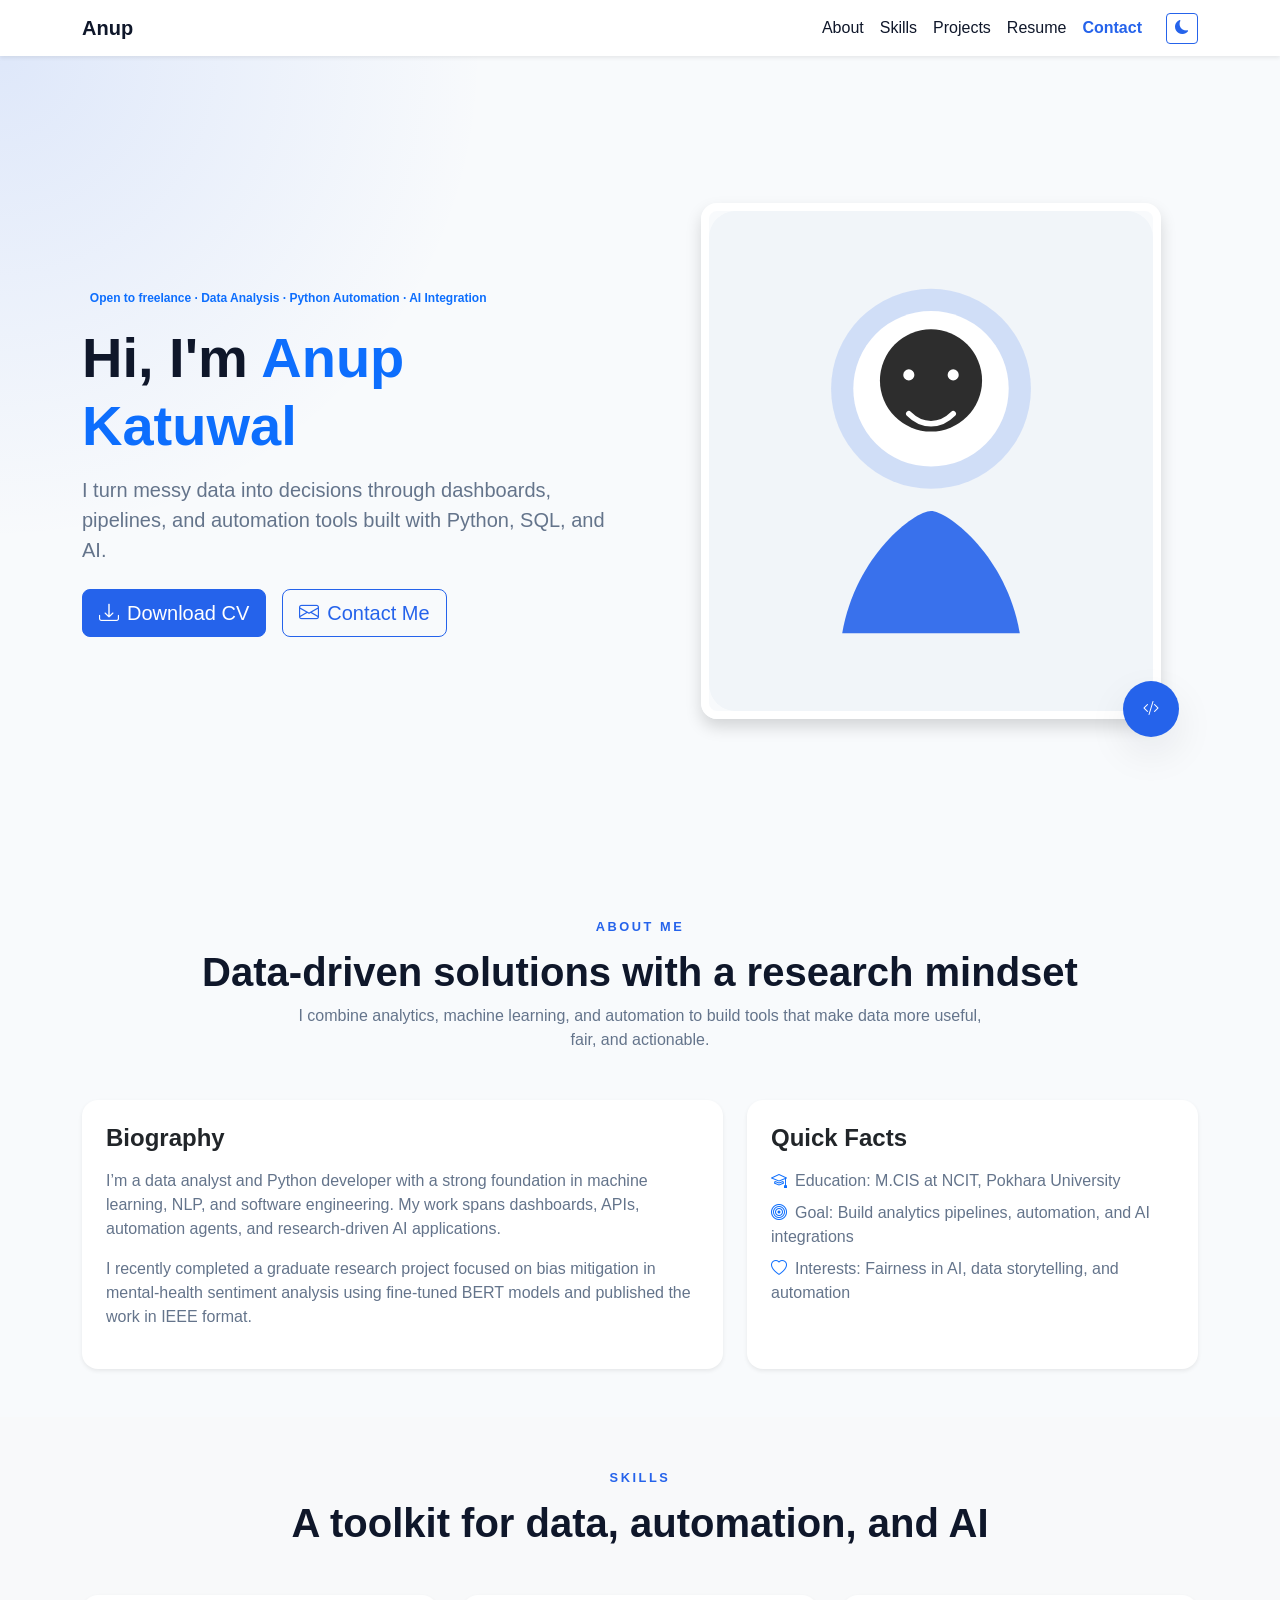
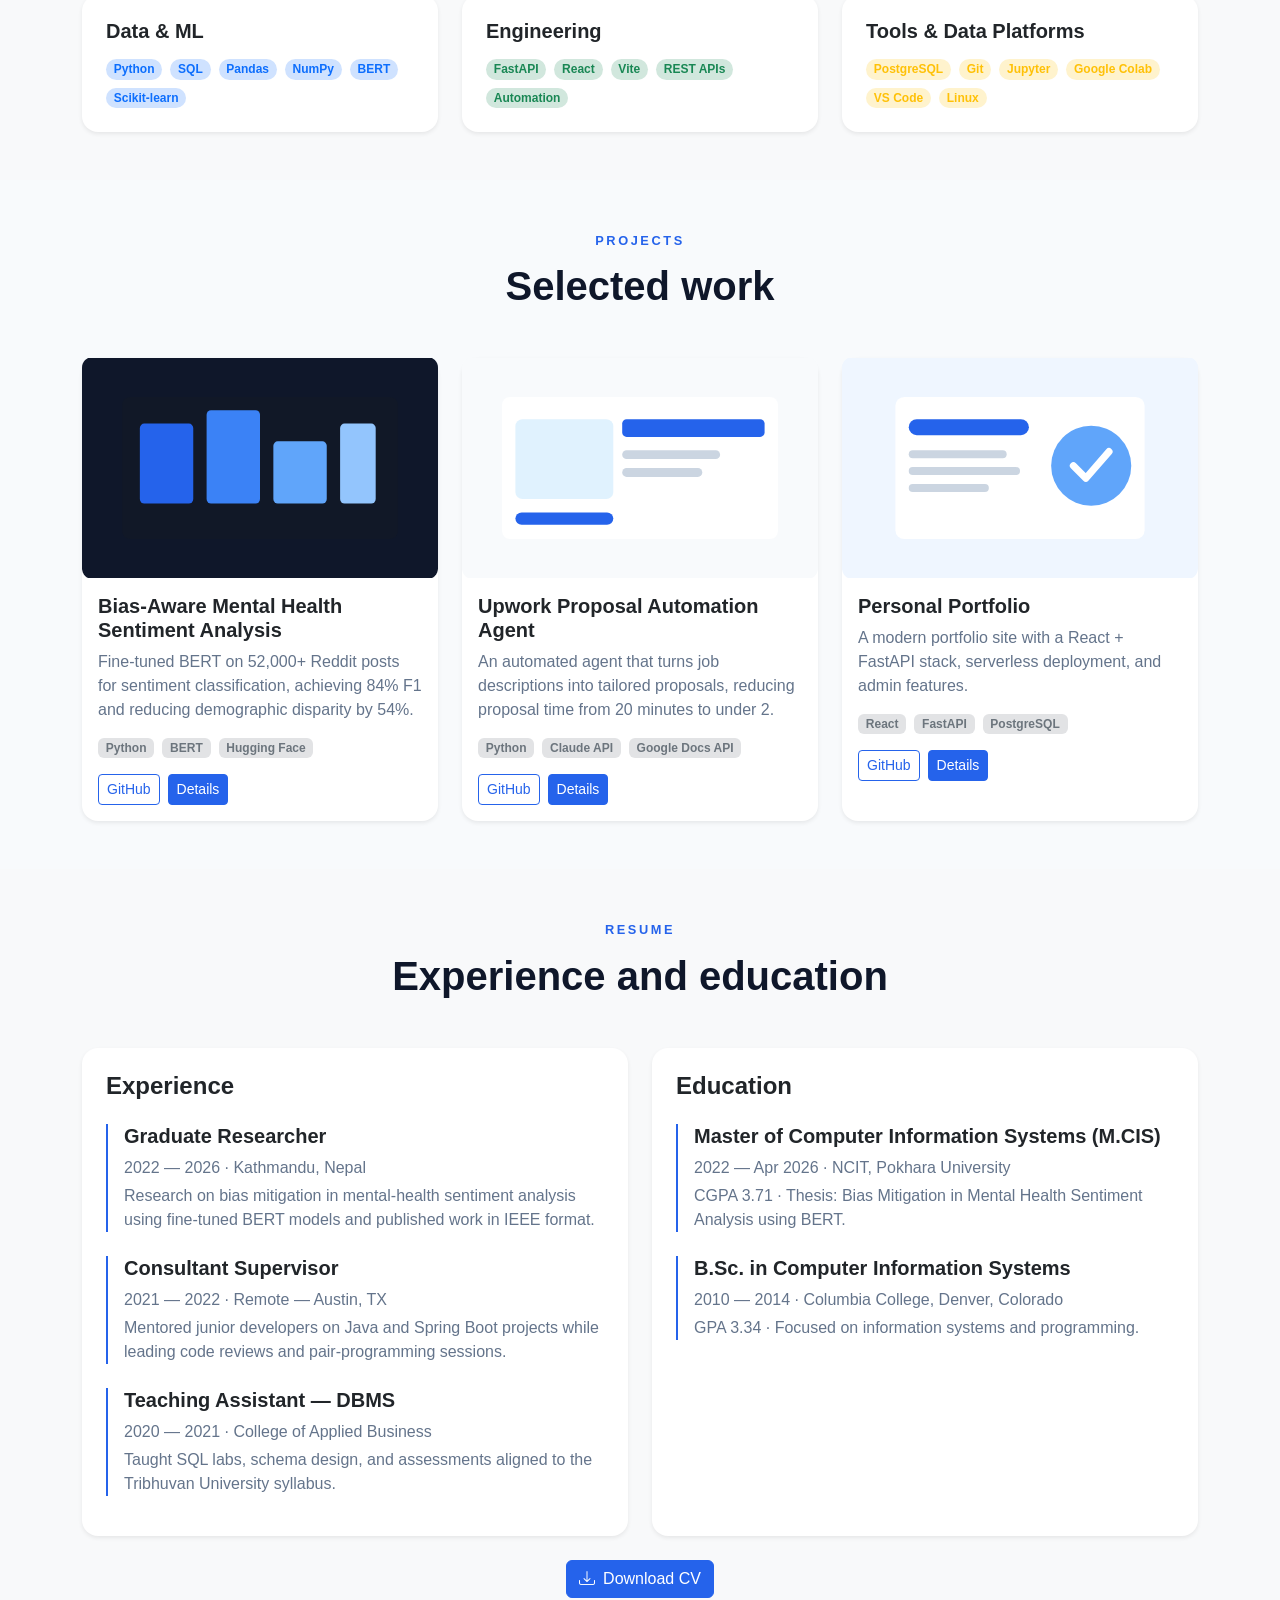
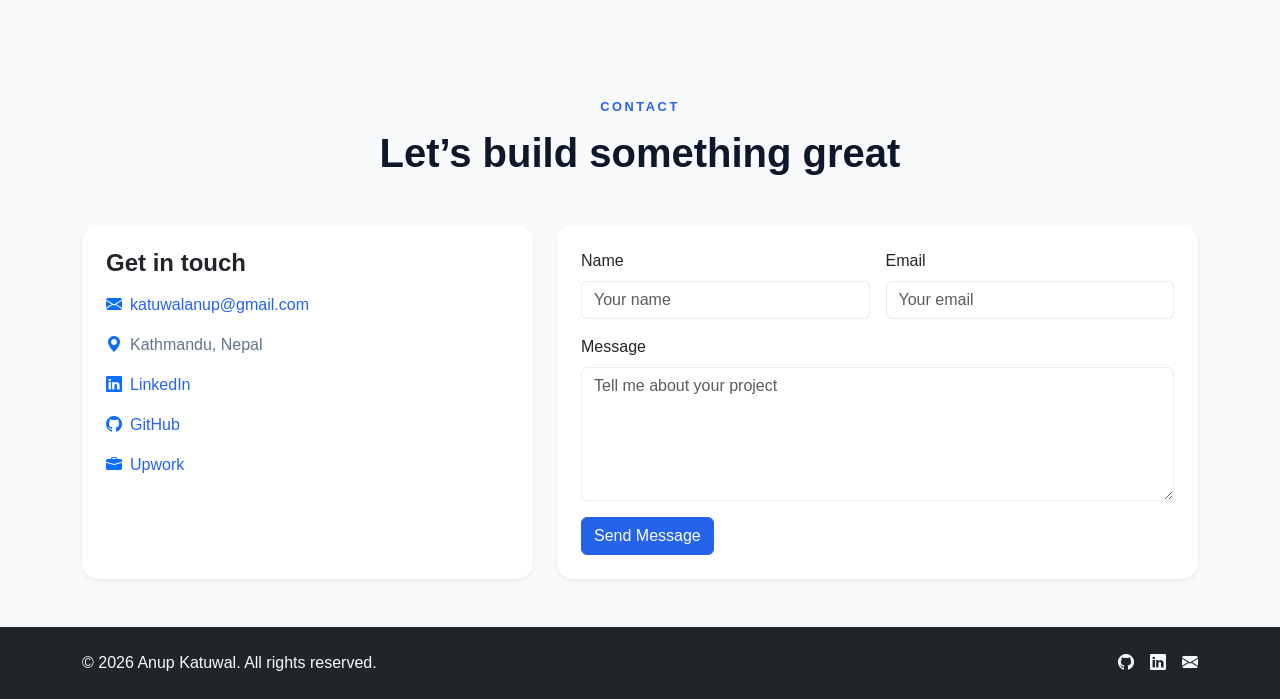
==== docs/index.html @ b763b2b9 "Add portfolio site and GitHub Pages workflow" ====
<!DOCTYPE html>
<html lang="en" class="h-100">
  <head>
    <meta charset="UTF-8" />
    <meta name="viewport" content="width=device-width, initial-scale=1.0" />
    <meta
      name="description"
      content="Portfolio of Anup Katuwal, a data analyst and Python developer focused on analytics, automation, and AI integration."
    />
    <meta name="author" content="Anup Katuwal" />
    <meta property="og:title" content="Anup Katuwal | Data Analyst & Python Developer" />
    <meta property="og:description" content="Portfolio showcasing analytics, machine learning, and automation projects." />
    <meta property="og:type" content="website" />
    <meta name="theme-color" content="#0f172a" />
    <title>Anup Katuwal | Data Analyst & Python Developer</title>
    <link
      href="https://cdn.jsdelivr.net/npm/bootstrap@5.3.3/dist/css/bootstrap.min.css"
      rel="stylesheet"
    />
    <link
      rel="stylesheet"
      href="https://cdn.jsdelivr.net/npm/bootstrap-icons@1.11.3/font/bootstrap-icons.css"
    />
    <link rel="stylesheet" href="css/style.css" />
  </head>
  <body class="d-flex flex-column min-vh-100">
    <header>
      <nav class="navbar navbar-expand-lg navbar-light bg-white shadow-sm sticky-top" id="mainNavbar">
        <div class="container">
          <a class="navbar-brand fw-bold text-primary" href="#home">Anup</a>
          <button
            class="navbar-toggler"
            type="button"
            data-bs-toggle="collapse"
            data-bs-target="#navbarNav"
            aria-controls="navbarNav"
            aria-expanded="false"
            aria-label="Toggle navigation"
          >
            <span class="navbar-toggler-icon"></span>
          </button>
          <div class="collapse navbar-collapse" id="navbarNav">
            <ul class="navbar-nav ms-auto align-items-lg-center">
              <li class="nav-item"><a class="nav-link" href="#about">About</a></li>
              <li class="nav-item"><a class="nav-link" href="#skills">Skills</a></li>
              <li class="nav-item"><a class="nav-link" href="#projects">Projects</a></li>
              <li class="nav-item"><a class="nav-link" href="#resume">Resume</a></li>
              <li class="nav-item"><a class="nav-link" href="#contact">Contact</a></li>
              <li class="nav-item ms-lg-3">
                <button class="btn btn-outline-primary btn-sm theme-toggle" type="button" aria-label="Toggle dark mode">
                  <i class="bi bi-moon-fill"></i>
                </button>
              </li>
            </ul>
          </div>
        </div>
      </nav>
    </header>

    <main id="home">
      <!-- Hero section -->
      <section class="hero py-5 py-lg-6">
        <div class="container">
          <div class="row align-items-center g-5">
            <div class="col-lg-6 order-2 order-lg-1">
              <span class="badge text-bg-primary-subtle text-primary mb-3">Open to freelance · Data Analysis · Python Automation · AI Integration</span>
              <h1 class="display-4 fw-bold mb-3">Hi, I'm <span class="text-primary">Anup Katuwal</span></h1>
              <p class="lead text-muted mb-4">
                I turn messy data into decisions through dashboards, pipelines, and automation tools built with Python, SQL, and AI.
              </p>
              <div class="d-flex flex-wrap gap-3">
                <a href="https://anup-katuwal.com.np/resume.pdf" class="btn btn-primary btn-lg" target="_blank" rel="noreferrer">
                  <i class="bi bi-download me-2"></i>Download CV
                </a>
                <a href="#contact" class="btn btn-outline-primary btn-lg">
                  <i class="bi bi-envelope me-2"></i>Contact Me
                </a>
              </div>
            </div>
            <div class="col-lg-6 order-1 order-lg-2">
              <div class="hero-card position-relative mx-auto">
                <img src="images/profile.svg" alt="Profile portrait" class="img-fluid rounded-4 shadow" />
                <div class="hero-badge">
                  <i class="bi bi-code-slash"></i>
                </div>
              </div>
            </div>
          </div>
        </div>
      </section>

      <!-- About section -->
      <section id="about" class="py-5 section-block">
        <div class="container">
          <div class="section-heading text-center mb-5">
            <span class="section-label">About Me</span>
            <h2 class="display-6 fw-bold">Data-driven solutions with a research mindset</h2>
            <p class="text-muted mx-auto" style="max-width: 700px;">
              I combine analytics, machine learning, and automation to build tools that make data more useful, fair, and actionable.
            </p>
          </div>
          <div class="row g-4">
            <div class="col-lg-7">
              <div class="card border-0 shadow-sm h-100 p-4">
                <h3 class="h4 fw-semibold mb-3">Biography</h3>
                <p class="text-muted">
                  I’m a data analyst and Python developer with a strong foundation in machine learning, NLP, and software engineering. My work spans dashboards, APIs, automation agents, and research-driven AI applications.
                </p>
                <p class="text-muted">
                  I recently completed a graduate research project focused on bias mitigation in mental-health sentiment analysis using fine-tuned BERT models and published the work in IEEE format.
                </p>
              </div>
            </div>
            <div class="col-lg-5">
              <div class="card border-0 shadow-sm h-100 p-4">
                <h3 class="h4 fw-semibold mb-3">Quick Facts</h3>
                <ul class="list-unstyled text-muted mb-0">
                  <li class="mb-2"><i class="bi bi-mortarboard me-2 text-primary"></i>Education: M.CIS at NCIT, Pokhara University</li>
                  <li class="mb-2"><i class="bi bi-bullseye me-2 text-primary"></i>Goal: Build analytics pipelines, automation, and AI integrations</li>
                  <li class="mb-2"><i class="bi bi-heart me-2 text-primary"></i>Interests: Fairness in AI, data storytelling, and automation</li>
                </ul>
              </div>
            </div>
          </div>
        </div>
      </section>

      <!-- Skills section -->
      <section id="skills" class="py-5 section-block bg-light">
        <div class="container">
          <div class="section-heading text-center mb-5">
            <span class="section-label">Skills</span>
            <h2 class="display-6 fw-bold">A toolkit for data, automation, and AI</h2>
          </div>
          <div class="row g-4">
            <div class="col-md-6 col-lg-4">
              <div class="card border-0 shadow-sm h-100 p-4 skill-card">
                <h3 class="h5 fw-semibold mb-3">Data & ML</h3>
                <div class="d-flex flex-wrap gap-2">
                  <span class="badge rounded-pill bg-primary-subtle text-primary">Python</span>
                  <span class="badge rounded-pill bg-primary-subtle text-primary">SQL</span>
                  <span class="badge rounded-pill bg-primary-subtle text-primary">Pandas</span>
                  <span class="badge rounded-pill bg-primary-subtle text-primary">NumPy</span>
                  <span class="badge rounded-pill bg-primary-subtle text-primary">BERT</span>
                  <span class="badge rounded-pill bg-primary-subtle text-primary">Scikit-learn</span>
                </div>
              </div>
            </div>
            <div class="col-md-6 col-lg-4">
              <div class="card border-0 shadow-sm h-100 p-4 skill-card">
                <h3 class="h5 fw-semibold mb-3">Engineering</h3>
                <div class="d-flex flex-wrap gap-2">
                  <span class="badge rounded-pill bg-success-subtle text-success">FastAPI</span>
                  <span class="badge rounded-pill bg-success-subtle text-success">React</span>
                  <span class="badge rounded-pill bg-success-subtle text-success">Vite</span>
                  <span class="badge rounded-pill bg-success-subtle text-success">REST APIs</span>
                  <span class="badge rounded-pill bg-success-subtle text-success">Automation</span>
                </div>
              </div>
            </div>
            <div class="col-md-6 col-lg-4">
              <div class="card border-0 shadow-sm h-100 p-4 skill-card">
                <h3 class="h5 fw-semibold mb-3">Tools & Data Platforms</h3>
                <div class="d-flex flex-wrap gap-2">
                  <span class="badge rounded-pill bg-warning-subtle text-warning">PostgreSQL</span>
                  <span class="badge rounded-pill bg-warning-subtle text-warning">Git</span>
                  <span class="badge rounded-pill bg-warning-subtle text-warning">Jupyter</span>
                  <span class="badge rounded-pill bg-warning-subtle text-warning">Google Colab</span>
                  <span class="badge rounded-pill bg-warning-subtle text-warning">VS Code</span>
                  <span class="badge rounded-pill bg-warning-subtle text-warning">Linux</span>
                </div>
              </div>
            </div>
          </div>
        </div>
      </section>

      <!-- Projects section -->
      <section id="projects" class="py-5 section-block">
        <div class="container">
          <div class="section-heading text-center mb-5">
            <span class="section-label">Projects</span>
            <h2 class="display-6 fw-bold">Selected work</h2>
          </div>
          <div class="row g-4">
            <div class="col-md-6 col-lg-4">
              <div class="card border-0 shadow-sm h-100 project-card">
                <img src="images/project-analytics.svg" class="card-img-top" alt="Bias-aware sentiment analysis project preview" />
                <div class="card-body">
                  <h3 class="h5 fw-semibold">Bias-Aware Mental Health Sentiment Analysis</h3>
                  <p class="text-muted">Fine-tuned BERT on 52,000+ Reddit posts for sentiment classification, achieving 84% F1 and reducing demographic disparity by 54%.</p>
                  <div class="d-flex flex-wrap gap-2 mb-3">
                    <span class="badge bg-secondary-subtle text-secondary">Python</span>
                    <span class="badge bg-secondary-subtle text-secondary">BERT</span>
                    <span class="badge bg-secondary-subtle text-secondary">Hugging Face</span>
                  </div>
                  <div class="d-flex gap-2">
                    <a href="https://github.com/anupkatuwal/bias-aware-sentiment-analysis-mental-health" target="_blank" rel="noreferrer" class="btn btn-sm btn-outline-primary">GitHub</a>
                    <a href="https://anup-katuwal.com.np/projects/thesis" target="_blank" rel="noreferrer" class="btn btn-sm btn-primary">Details</a>
                  </div>
                </div>
              </div>
            </div>
            <div class="col-md-6 col-lg-4">
              <div class="card border-0 shadow-sm h-100 project-card">
                <img src="images/project-ecommerce.svg" class="card-img-top" alt="Upwork proposal automation project preview" />
                <div class="card-body">
                  <h3 class="h5 fw-semibold">Upwork Proposal Automation Agent</h3>
                  <p class="text-muted">An automated agent that turns job descriptions into tailored proposals, reducing proposal time from 20 minutes to under 2.</p>
                  <div class="d-flex flex-wrap gap-2 mb-3">
                    <span class="badge bg-secondary-subtle text-secondary">Python</span>
                    <span class="badge bg-secondary-subtle text-secondary">Claude API</span>
                    <span class="badge bg-secondary-subtle text-secondary">Google Docs API</span>
                  </div>
                  <div class="d-flex gap-2">
                    <a href="https://github.com/anupkatuwal/upwork-proposal-agent" target="_blank" rel="noreferrer" class="btn btn-sm btn-outline-primary">GitHub</a>
                    <a href="https://anup-katuwal.com.np/projects/upwork-agent" target="_blank" rel="noreferrer" class="btn btn-sm btn-primary">Details</a>
                  </div>
                </div>
              </div>
            </div>
            <div class="col-md-6 col-lg-4">
              <div class="card border-0 shadow-sm h-100 project-card">
                <img src="images/project-taskmanager.svg" class="card-img-top" alt="Portfolio project preview" />
                <div class="card-body">
                  <h3 class="h5 fw-semibold">Personal Portfolio</h3>
                  <p class="text-muted">A modern portfolio site with a React + FastAPI stack, serverless deployment, and admin features.</p>
                  <div class="d-flex flex-wrap gap-2 mb-3">
                    <span class="badge bg-secondary-subtle text-secondary">React</span>
                    <span class="badge bg-secondary-subtle text-secondary">FastAPI</span>
                    <span class="badge bg-secondary-subtle text-secondary">PostgreSQL</span>
                  </div>
                  <div class="d-flex gap-2">
                    <a href="https://github.com/anupkatuwal/anup-portfolio" target="_blank" rel="noreferrer" class="btn btn-sm btn-outline-primary">GitHub</a>
                    <a href="https://anup-katuwal.com.np/projects/portfolio" target="_blank" rel="noreferrer" class="btn btn-sm btn-primary">Details</a>
                  </div>
                </div>
              </div>
            </div>
          </div>
        </div>
      </section>

      <!-- Resume section -->
      <section id="resume" class="py-5 section-block bg-light">
        <div class="container">
          <div class="section-heading text-center mb-5">
            <span class="section-label">Resume</span>
            <h2 class="display-6 fw-bold">Experience and education</h2>
          </div>
          <div class="row g-4">
            <div class="col-lg-6">
              <div class="card border-0 shadow-sm h-100 p-4">
                <h3 class="h4 fw-semibold mb-4">Experience</h3>
                <div class="timeline">
                  <div class="timeline-item mb-4">
                    <h5 class="fw-semibold">Graduate Researcher</h5>
                    <p class="text-muted mb-1">2022 — 2026 · Kathmandu, Nepal</p>
                    <p class="text-muted">Research on bias mitigation in mental-health sentiment analysis using fine-tuned BERT models and published work in IEEE format.</p>
                  </div>
                  <div class="timeline-item mb-4">
                    <h5 class="fw-semibold">Consultant Supervisor</h5>
                    <p class="text-muted mb-1">2021 — 2022 · Remote — Austin, TX</p>
                    <p class="text-muted">Mentored junior developers on Java and Spring Boot projects while leading code reviews and pair-programming sessions.</p>
                  </div>
                  <div class="timeline-item">
                    <h5 class="fw-semibold">Teaching Assistant — DBMS</h5>
                    <p class="text-muted mb-1">2020 — 2021 · College of Applied Business</p>
                    <p class="text-muted">Taught SQL labs, schema design, and assessments aligned to the Tribhuvan University syllabus.</p>
                  </div>
                </div>
              </div>
            </div>
            <div class="col-lg-6">
              <div class="card border-0 shadow-sm h-100 p-4">
                <h3 class="h4 fw-semibold mb-4">Education</h3>
                <div class="timeline">
                  <div class="timeline-item mb-4">
                    <h5 class="fw-semibold">Master of Computer Information Systems (M.CIS)</h5>
                    <p class="text-muted mb-1">2022 — Apr 2026 · NCIT, Pokhara University</p>
                    <p class="text-muted">CGPA 3.71 · Thesis: Bias Mitigation in Mental Health Sentiment Analysis using BERT.</p>
                  </div>
                  <div class="timeline-item">
                    <h5 class="fw-semibold">B.Sc. in Computer Information Systems</h5>
                    <p class="text-muted mb-1">2010 — 2014 · Columbia College, Denver, Colorado</p>
                    <p class="text-muted">GPA 3.34 · Focused on information systems and programming.</p>
                  </div>
                </div>
              </div>
            </div>
          </div>
          <div class="text-center mt-4">
            <a href="https://anup-katuwal.com.np/resume.pdf" class="btn btn-primary" target="_blank" rel="noreferrer">
              <i class="bi bi-download me-2"></i>Download CV
            </a>
          </div>
        </div>
      </section>

      <!-- Contact section -->
      <section id="contact" class="py-5 section-block">
        <div class="container">
          <div class="section-heading text-center mb-5">
            <span class="section-label">Contact</span>
            <h2 class="display-6 fw-bold">Let’s build something great</h2>
          </div>
          <div class="row g-4">
            <div class="col-lg-5">
              <div class="card border-0 shadow-sm h-100 p-4">
                <h3 class="h4 fw-semibold mb-3">Get in touch</h3>
                <ul class="list-unstyled text-muted">
                  <li class="mb-3"><i class="bi bi-envelope-fill me-2 text-primary"></i><a href="mailto:katuwalanup@gmail.com" class="text-decoration-none">katuwalanup@gmail.com</a></li>
                  <li class="mb-3"><i class="bi bi-geo-alt-fill me-2 text-primary"></i>Kathmandu, Nepal</li>
                  <li class="mb-3"><i class="bi bi-linkedin me-2 text-primary"></i><a href="https://www.linkedin.com/in/anupkatuwal1989" target="_blank" rel="noreferrer" class="text-decoration-none">LinkedIn</a></li>
                  <li class="mb-3"><i class="bi bi-github me-2 text-primary"></i><a href="https://github.com/anupkatuwal" target="_blank" rel="noreferrer" class="text-decoration-none">GitHub</a></li>
                  <li><i class="bi bi-briefcase-fill me-2 text-primary"></i><a href="https://www.upwork.com/freelancers/~01fe60c948627059d5" target="_blank" rel="noreferrer" class="text-decoration-none">Upwork</a></li>
                </ul>
              </div>
            </div>
            <div class="col-lg-7">
              <div class="card border-0 shadow-sm h-100 p-4">
                <form>
                  <div class="row g-3">
                    <div class="col-md-6">
                      <label for="name" class="form-label">Name</label>
                      <input type="text" class="form-control" id="name" placeholder="Your name" />
                    </div>
                    <div class="col-md-6">
                      <label for="email" class="form-label">Email</label>
                      <input type="email" class="form-control" id="email" placeholder="Your email" />
                    </div>
                    <div class="col-12">
                      <label for="message" class="form-label">Message</label>
                      <textarea class="form-control" id="message" rows="5" placeholder="Tell me about your project"></textarea>
                    </div>
                    <div class="col-12">
                      <button type="submit" class="btn btn-primary">Send Message</button>
                    </div>
                  </div>
                </form>
              </div>
            </div>
          </div>
        </div>
      </section>
    </main>

    <footer class="mt-auto py-4 bg-dark text-light">
      <div class="container d-flex flex-column flex-md-row justify-content-between align-items-center gap-3">
        <p class="mb-0">© 2026 Anup Katuwal. All rights reserved.</p>
        <div class="d-flex gap-3">
          <a href="https://github.com/anupkatuwal" target="_blank" rel="noreferrer" class="text-light text-decoration-none"><i class="bi bi-github"></i></a>
          <a href="https://www.linkedin.com/in/anupkatuwal1989" target="_blank" rel="noreferrer" class="text-light text-decoration-none"><i class="bi bi-linkedin"></i></a>
          <a href="mailto:katuwalanup@gmail.com" class="text-light text-decoration-none"><i class="bi bi-envelope-fill"></i></a>
        </div>
      </div>
    </footer>

    <button class="btn btn-primary rounded-circle back-to-top" id="backToTop" aria-label="Back to top">
      <i class="bi bi-arrow-up"></i>
    </button>

    <script src="https://cdn.jsdelivr.net/npm/bootstrap@5.3.3/dist/js/bootstrap.bundle.min.js"></script>
    <script src="js/script.js"></script>
  </body>
</html>
---- docs/css/style.css ----
:root {
  --bg: #f8fafc;
  --surface: #ffffff;
  --surface-alt: #f1f5f9;
  --text: #0f172a;
  --muted: #64748b;
  --primary: #2563eb;
  --primary-dark: #1d4ed8;
  --border: rgba(15, 23, 42, 0.08);
  --shadow: 0 16px 40px rgba(15, 23, 42, 0.08);
  --transition: 0.3s ease;
}

body.dark {
  --bg: #020617;
  --surface: #0f172a;
  --surface-alt: #111827;
  --text: #e2e8f0;
  --muted: #94a3b8;
  --primary: #60a5fa;
  --primary-dark: #3b82f6;
  --border: rgba(255, 255, 255, 0.08);
  --shadow: 0 16px 40px rgba(2, 6, 23, 0.45);
}

html {
  scroll-behavior: smooth;
}

body {
  background: var(--bg);
  color: var(--text);
  font-family: Inter, "Segoe UI", Roboto, Arial, sans-serif;
  transition: background-color var(--transition), color var(--transition);
}

a {
  color: var(--primary);
}

.text-muted {
  color: var(--muted) !important;
}

img {
  max-width: 100%;
  display: block;
}

section {
  scroll-margin-top: 80px;
}

.navbar {
  transition: background-color var(--transition), box-shadow var(--transition);
}

.navbar-light {
  background-color: var(--surface) !important;
}

.navbar-brand,
.nav-link,
.navbar-toggler {
  color: var(--text) !important;
}

.nav-link.active {
  color: var(--primary) !important;
  font-weight: 600;
}

.hero {
  min-height: 90vh;
  display: flex;
  align-items: center;
  background: radial-gradient(circle at top left, rgba(37, 99, 235, 0.12), transparent 32%), var(--bg);
}

.py-lg-6 {
  padding-top: 5rem;
  padding-bottom: 5rem;
}

.hero-card {
  max-width: 460px;
  position: relative;
}

.hero-card img {
  border: 8px solid var(--surface);
  box-shadow: var(--shadow);
}

.hero-badge {
  position: absolute;
  bottom: -18px;
  right: -18px;
  width: 56px;
  height: 56px;
  display: grid;
  place-items: center;
  background: var(--primary);
  color: white;
  border-radius: 50%;
  box-shadow: var(--shadow);
  animation: float 3s ease-in-out infinite;
}

.section-heading {
  margin-bottom: 2rem;
}

.section-label {
  display: inline-block;
  margin-bottom: 0.75rem;
  color: var(--primary);
  font-weight: 600;
  text-transform: uppercase;
  letter-spacing: 0.2em;
  font-size: 0.8rem;
}

.card,
.skill-card,
.project-card {
  background: var(--surface);
  border: 1px solid var(--border);
  border-radius: 1rem;
  transition: transform var(--transition), box-shadow var(--transition), border-color var(--transition);
}

.card:hover,
.skill-card:hover,
.project-card:hover {
  transform: translateY(-6px);
  box-shadow: var(--shadow);
}

.project-card img {
  height: 220px;
  object-fit: cover;
}

.timeline-item {
  position: relative;
  padding-left: 1rem;
  border-left: 2px solid var(--primary);
}

.back-to-top {
  position: fixed;
  right: 1.25rem;
  bottom: 1.25rem;
  width: 48px;
  height: 48px;
  opacity: 0;
  visibility: hidden;
  transform: translateY(12px);
  transition: opacity var(--transition), transform var(--transition), visibility var(--transition);
  z-index: 1030;
}

.back-to-top.show {
  opacity: 1;
  visibility: visible;
  transform: translateY(0);
}

.btn-primary {
  background: var(--primary);
  border-color: var(--primary);
}

.btn-primary:hover {
  background: var(--primary-dark);
  border-color: var(--primary-dark);
}

.btn-outline-primary {
  color: var(--primary);
  border-color: var(--primary);
}

.btn-outline-primary:hover {
  background: var(--primary);
  border-color: var(--primary);
  color: #fff;
}

.form-control {
  background-color: var(--surface);
  color: var(--text);
  border-color: var(--border);
}

.form-control:focus {
  border-color: var(--primary);
  box-shadow: 0 0 0 0.2rem rgba(37, 99, 235, 0.15);
}

@keyframes float {
  0%,
  100% {
    transform: translateY(0px);
  }
  50% {
    transform: translateY(-8px);
  }
}

@media (max-width: 991px) {
  .hero {
    min-height: auto;
    padding-top: 3rem;
  }
}
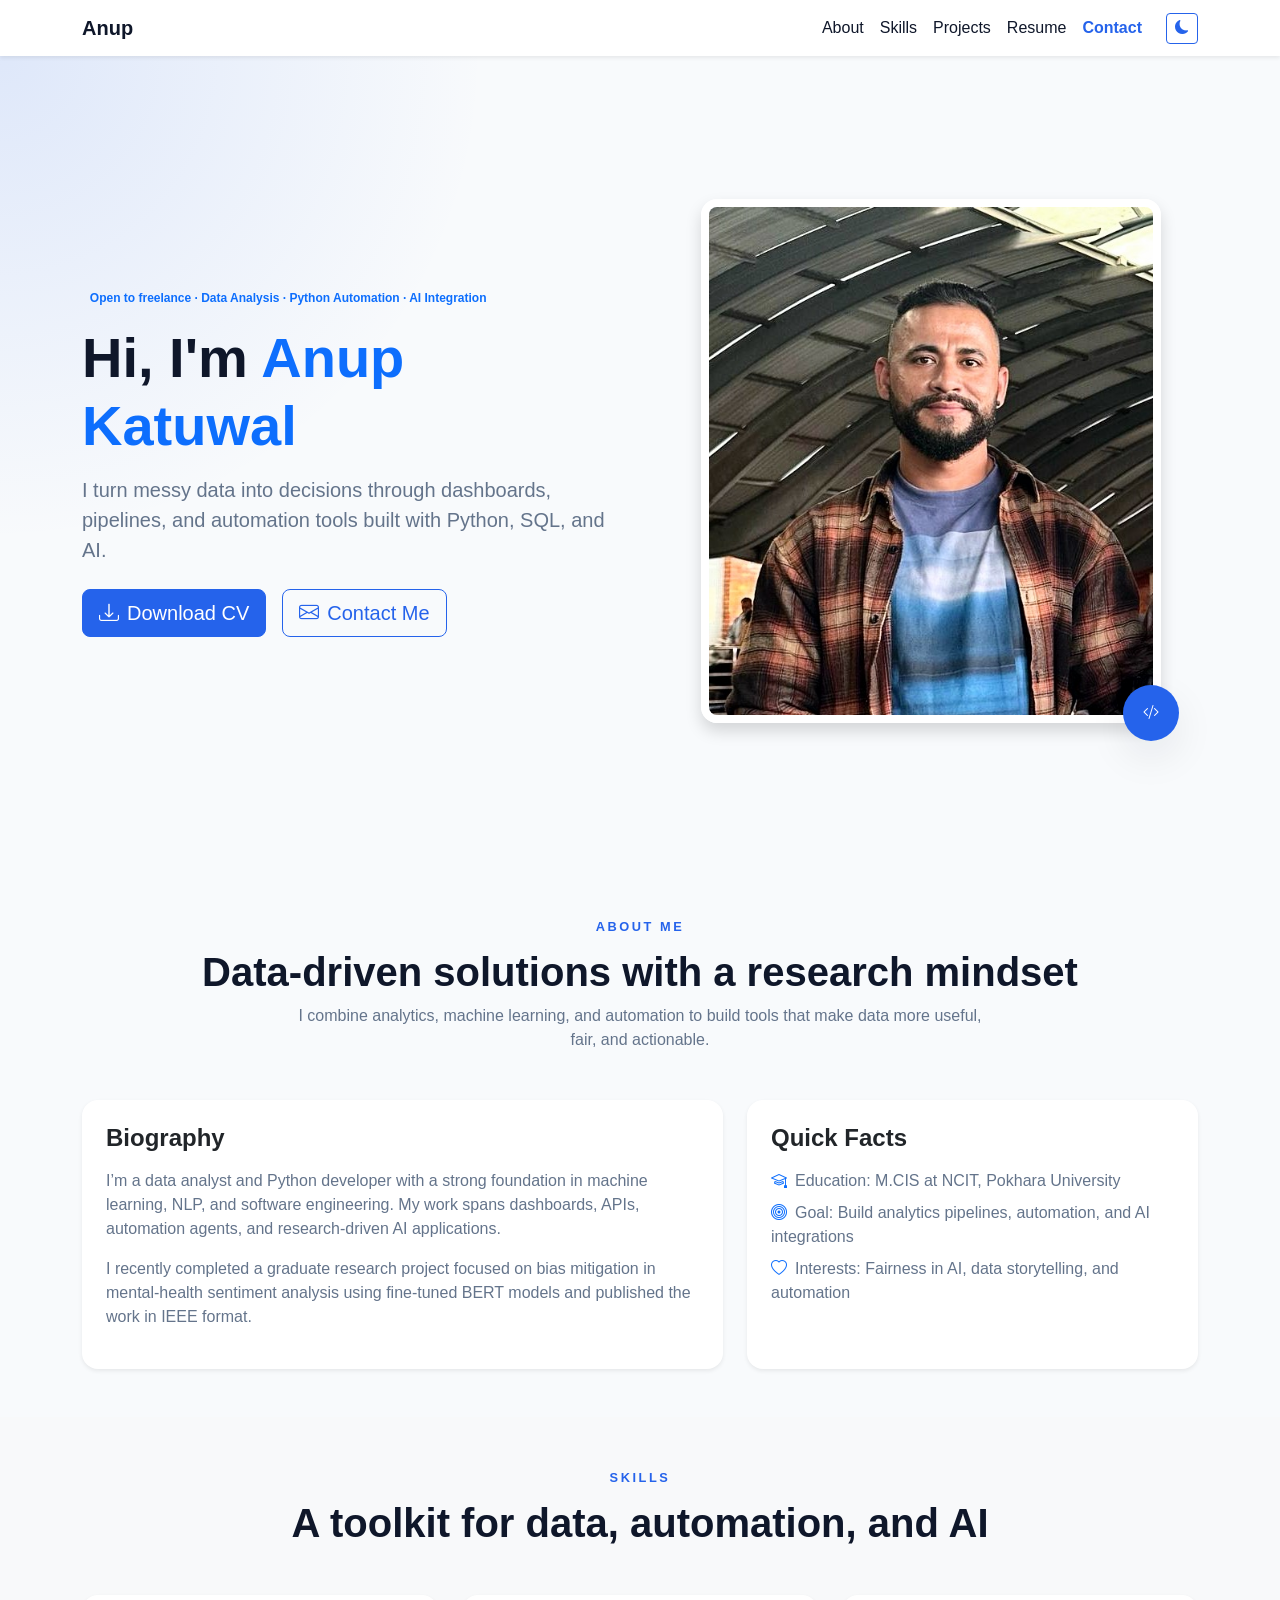
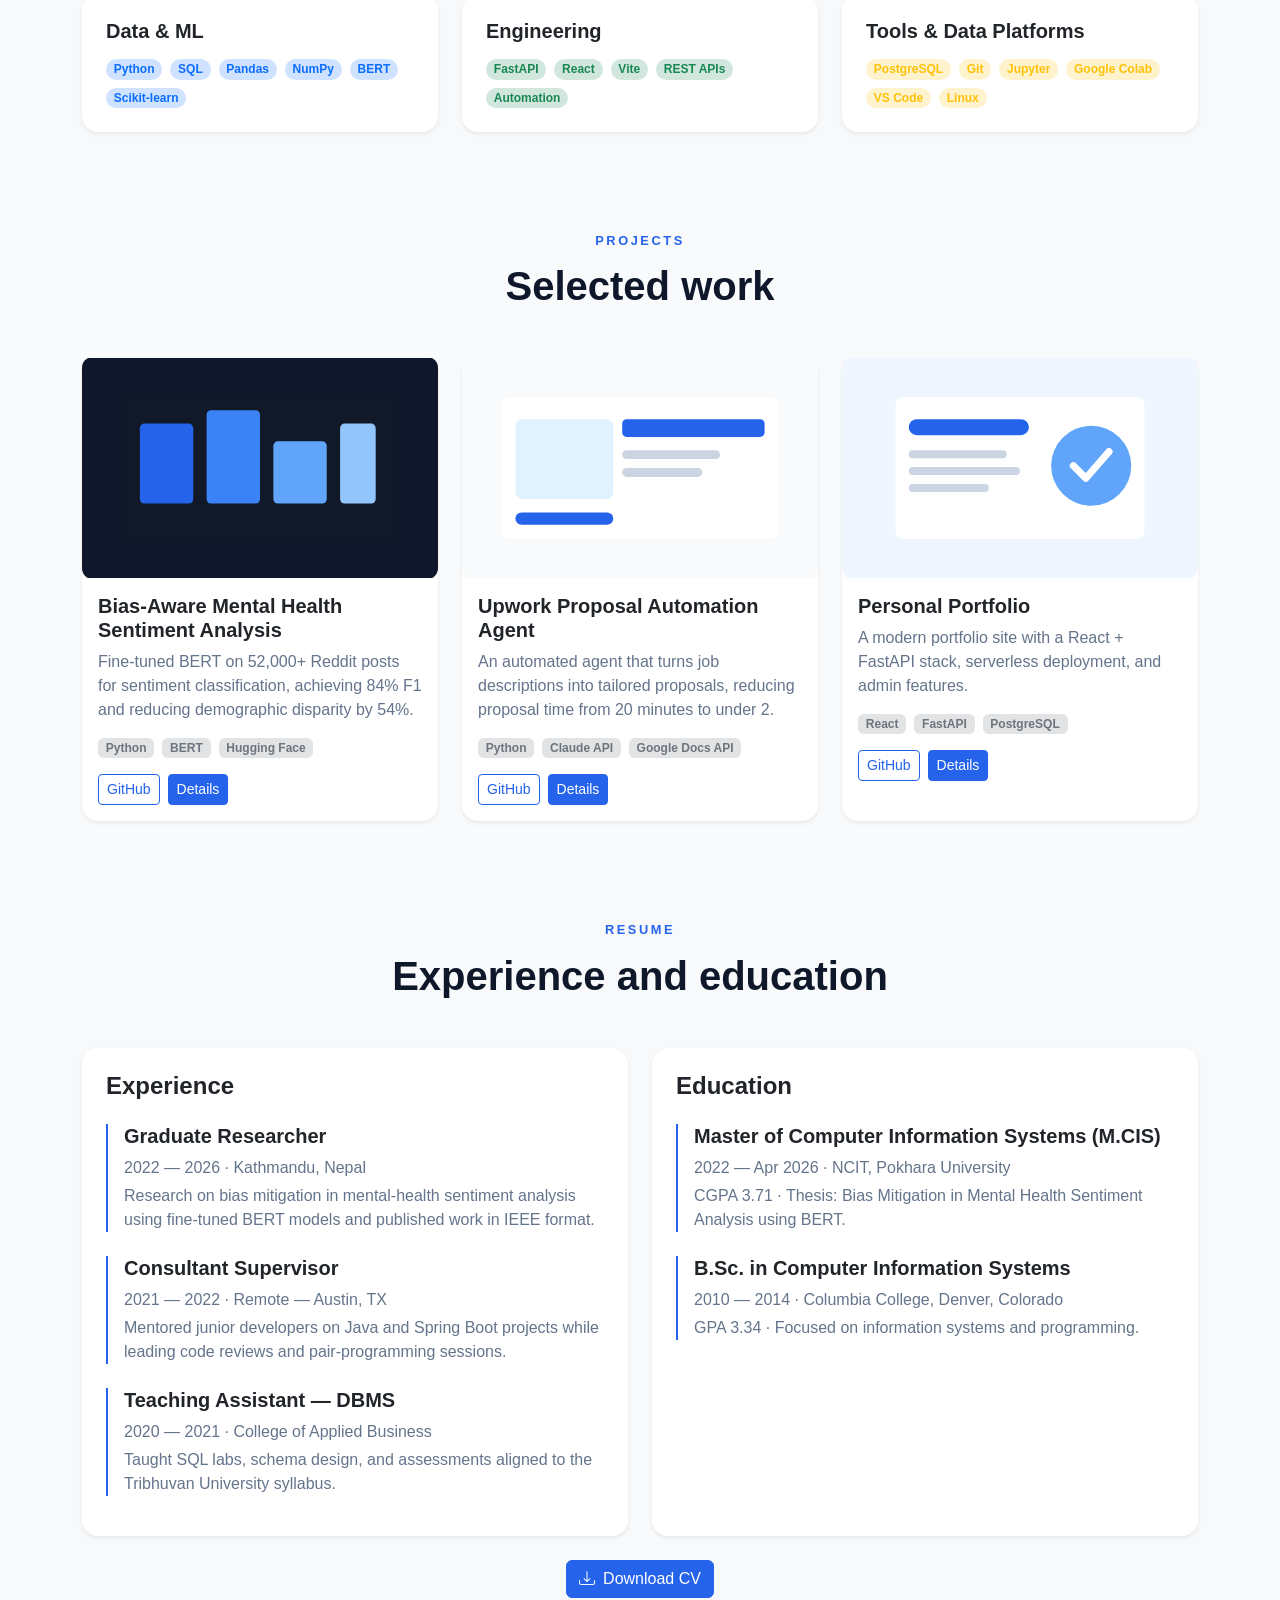
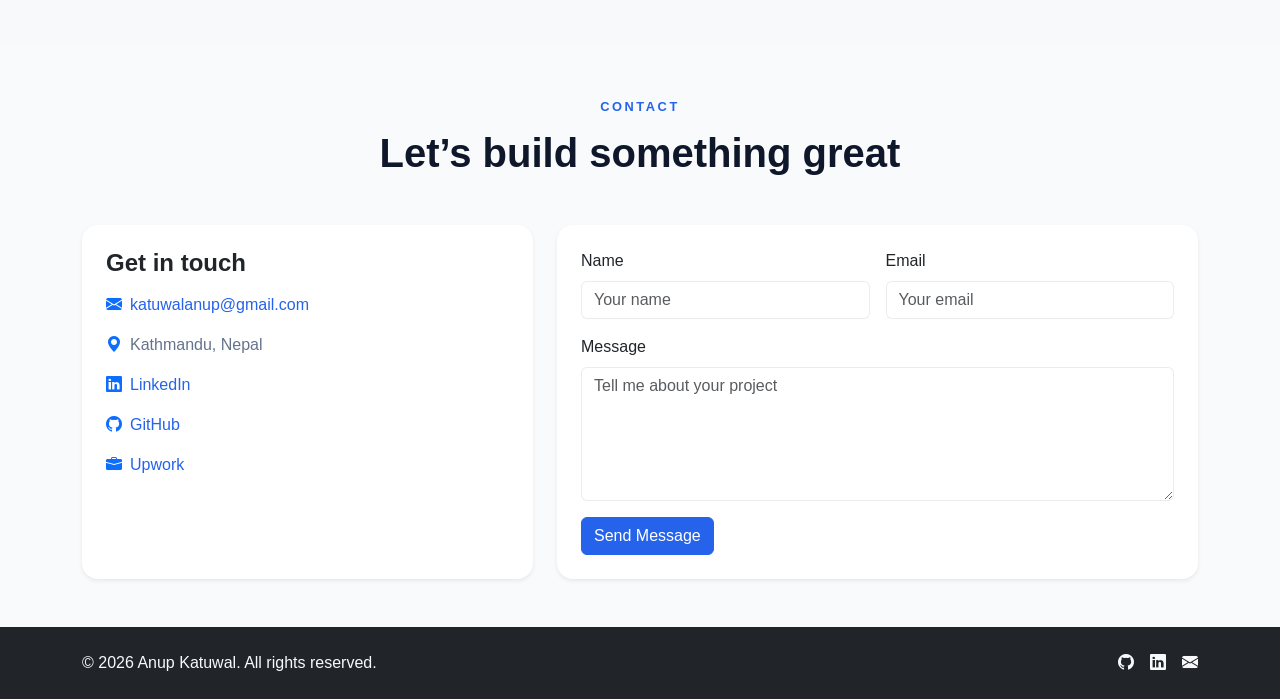
==== commit 2bd9660a: "Complete portfolio: dark mode, animations, real photo, contact form" ====
--- a/docs/index.html
+++ b/docs/index.html
@@ -79,7 +79,7 @@
             </div>
             <div class="col-lg-6 order-1 order-lg-2">
               <div class="hero-card position-relative mx-auto">
-                <img src="images/profile.svg" alt="Profile portrait" class="img-fluid rounded-4 shadow" />
+                <img src="images/profile.jpg" alt="Anup Katuwal profile photo" class="img-fluid rounded-4 shadow" />
                 <div class="hero-badge">
                   <i class="bi bi-code-slash"></i>
                 </div>
@@ -100,7 +100,7 @@
             </p>
           </div>
           <div class="row g-4">
-            <div class="col-lg-7">
+            <div class="col-lg-7 reveal">
               <div class="card border-0 shadow-sm h-100 p-4">
                 <h3 class="h4 fw-semibold mb-3">Biography</h3>
                 <p class="text-muted">
@@ -111,7 +111,7 @@
                 </p>
               </div>
             </div>
-            <div class="col-lg-5">
+            <div class="col-lg-5 reveal">
               <div class="card border-0 shadow-sm h-100 p-4">
                 <h3 class="h4 fw-semibold mb-3">Quick Facts</h3>
                 <ul class="list-unstyled text-muted mb-0">
@@ -133,7 +133,7 @@
             <h2 class="display-6 fw-bold">A toolkit for data, automation, and AI</h2>
           </div>
           <div class="row g-4">
-            <div class="col-md-6 col-lg-4">
+            <div class="col-md-6 col-lg-4 reveal">
               <div class="card border-0 shadow-sm h-100 p-4 skill-card">
                 <h3 class="h5 fw-semibold mb-3">Data & ML</h3>
                 <div class="d-flex flex-wrap gap-2">
@@ -146,7 +146,7 @@
                 </div>
               </div>
             </div>
-            <div class="col-md-6 col-lg-4">
+            <div class="col-md-6 col-lg-4 reveal">
               <div class="card border-0 shadow-sm h-100 p-4 skill-card">
                 <h3 class="h5 fw-semibold mb-3">Engineering</h3>
                 <div class="d-flex flex-wrap gap-2">
@@ -158,7 +158,7 @@
                 </div>
               </div>
             </div>
-            <div class="col-md-6 col-lg-4">
+            <div class="col-md-6 col-lg-4 reveal">
               <div class="card border-0 shadow-sm h-100 p-4 skill-card">
                 <h3 class="h5 fw-semibold mb-3">Tools & Data Platforms</h3>
                 <div class="d-flex flex-wrap gap-2">
@@ -183,7 +183,7 @@
             <h2 class="display-6 fw-bold">Selected work</h2>
           </div>
           <div class="row g-4">
-            <div class="col-md-6 col-lg-4">
+            <div class="col-md-6 col-lg-4 reveal">
               <div class="card border-0 shadow-sm h-100 project-card">
                 <img src="images/project-analytics.svg" class="card-img-top" alt="Bias-aware sentiment analysis project preview" />
                 <div class="card-body">
@@ -201,7 +201,7 @@
                 </div>
               </div>
             </div>
-            <div class="col-md-6 col-lg-4">
+            <div class="col-md-6 col-lg-4 reveal">
               <div class="card border-0 shadow-sm h-100 project-card">
                 <img src="images/project-ecommerce.svg" class="card-img-top" alt="Upwork proposal automation project preview" />
                 <div class="card-body">
@@ -219,7 +219,7 @@
                 </div>
               </div>
             </div>
-            <div class="col-md-6 col-lg-4">
+            <div class="col-md-6 col-lg-4 reveal">
               <div class="card border-0 shadow-sm h-100 project-card">
                 <img src="images/project-taskmanager.svg" class="card-img-top" alt="Portfolio project preview" />
                 <div class="card-body">
@@ -249,7 +249,7 @@
             <h2 class="display-6 fw-bold">Experience and education</h2>
           </div>
           <div class="row g-4">
-            <div class="col-lg-6">
+            <div class="col-lg-6 reveal">
               <div class="card border-0 shadow-sm h-100 p-4">
                 <h3 class="h4 fw-semibold mb-4">Experience</h3>
                 <div class="timeline">
@@ -271,7 +271,7 @@
                 </div>
               </div>
             </div>
-            <div class="col-lg-6">
+            <div class="col-lg-6 reveal">
               <div class="card border-0 shadow-sm h-100 p-4">
                 <h3 class="h4 fw-semibold mb-4">Education</h3>
                 <div class="timeline">
@@ -305,7 +305,7 @@
             <h2 class="display-6 fw-bold">Let’s build something great</h2>
           </div>
           <div class="row g-4">
-            <div class="col-lg-5">
+            <div class="col-lg-5 reveal">
               <div class="card border-0 shadow-sm h-100 p-4">
                 <h3 class="h4 fw-semibold mb-3">Get in touch</h3>
                 <ul class="list-unstyled text-muted">
@@ -317,24 +317,33 @@
                 </ul>
               </div>
             </div>
-            <div class="col-lg-7">
-              <div class="card border-0 shadow-sm h-100 p-4">
-                <form>
+            <div class="col-lg-7 reveal">
+              <div class="card border-0 shadow-sm h-100 p-4">
+                <div id="formSuccess" class="alert alert-success d-none" role="alert">
+                  <i class="bi bi-check-circle-fill me-2"></i>Thanks! I'll get back to you shortly.
+                </div>
+                <form id="contactForm" novalidate>
                   <div class="row g-3">
                     <div class="col-md-6">
-                      <label for="name" class="form-label">Name</label>
-                      <input type="text" class="form-control" id="name" placeholder="Your name" />
+                      <label for="contactName" class="form-label">Name</label>
+                      <input type="text" class="form-control" id="contactName" placeholder="Your name" required />
+                      <div class="invalid-feedback">Please enter your name.</div>
                     </div>
                     <div class="col-md-6">
-                      <label for="email" class="form-label">Email</label>
-                      <input type="email" class="form-control" id="email" placeholder="Your email" />
+                      <label for="contactEmail" class="form-label">Email</label>
+                      <input type="email" class="form-control" id="contactEmail" placeholder="Your email" required />
+                      <div class="invalid-feedback">Please enter a valid email.</div>
                     </div>
                     <div class="col-12">
-                      <label for="message" class="form-label">Message</label>
-                      <textarea class="form-control" id="message" rows="5" placeholder="Tell me about your project"></textarea>
+                      <label for="contactMessage" class="form-label">Message</label>
+                      <textarea class="form-control" id="contactMessage" rows="5" placeholder="Tell me about your project" required></textarea>
+                      <div class="invalid-feedback">Please enter a message.</div>
                     </div>
                     <div class="col-12">
-                      <button type="submit" class="btn btn-primary">Send Message</button>
+                      <button type="submit" class="btn btn-primary" id="formSubmit">
+                        <span class="submit-text">Send Message</span>
+                        <span class="spinner-border spinner-border-sm d-none ms-2" role="status" aria-hidden="true"></span>
+                      </button>
                     </div>
                   </div>
                 </form>
--- a/docs/css/style.css
+++ b/docs/css/style.css
@@ -209,9 +209,116 @@
   }
 }
 
+/* Dark mode overrides for Bootstrap utility classes */
+body.dark .bg-light {
+  background-color: var(--surface-alt) !important;
+}
+
+body.dark .bg-white {
+  background-color: var(--surface) !important;
+}
+
+body.dark .form-control {
+  background-color: var(--surface);
+  color: var(--text);
+  border-color: var(--border);
+}
+
+body.dark .form-control::placeholder {
+  color: var(--muted);
+}
+
+body.dark .navbar-light .navbar-toggler-icon {
+  filter: invert(1);
+}
+
+/* Badge subtle colors in dark mode */
+body.dark .bg-primary-subtle {
+  background-color: rgba(96, 165, 250, 0.15) !important;
+}
+
+body.dark .bg-success-subtle {
+  background-color: rgba(34, 197, 94, 0.15) !important;
+}
+
+body.dark .bg-warning-subtle {
+  background-color: rgba(234, 179, 8, 0.15) !important;
+}
+
+body.dark .bg-secondary-subtle {
+  background-color: rgba(148, 163, 184, 0.15) !important;
+}
+
+body.dark .text-warning {
+  color: #fbbf24 !important;
+}
+
+body.dark .text-success {
+  color: #4ade80 !important;
+}
+
+body.dark .text-secondary {
+  color: #94a3b8 !important;
+}
+
+/* Scroll-reveal animation */
+.reveal {
+  opacity: 0;
+  transform: translateY(28px);
+  transition: opacity 0.55s ease, transform 0.55s ease;
+}
+
+.reveal.visible {
+  opacity: 1;
+  transform: translateY(0);
+}
+
+/* Stagger children inside reveal rows */
+.row .reveal:nth-child(2) { transition-delay: 0.1s; }
+.row .reveal:nth-child(3) { transition-delay: 0.2s; }
+
+/* Hero text animation */
+.hero h1 {
+  animation: fadeUp 0.7s ease both;
+}
+
+.hero .lead {
+  animation: fadeUp 0.7s 0.15s ease both;
+}
+
+.hero .d-flex {
+  animation: fadeUp 0.7s 0.3s ease both;
+}
+
+.hero-card {
+  animation: fadeUp 0.8s 0.1s ease both;
+}
+
+@keyframes fadeUp {
+  from {
+    opacity: 0;
+    transform: translateY(20px);
+  }
+  to {
+    opacity: 1;
+    transform: translateY(0);
+  }
+}
+
+/* Navbar dark mode */
+body.dark #mainNavbar {
+  background-color: var(--surface) !important;
+  border-bottom: 1px solid var(--border);
+}
+
+/* Footer */
+body.dark footer {
+  background-color: #000 !important;
+}
+
 @media (max-width: 991px) {
   .hero {
-    min-height: auto;
+    min-height: unset;
     padding-top: 3rem;
   }
 }
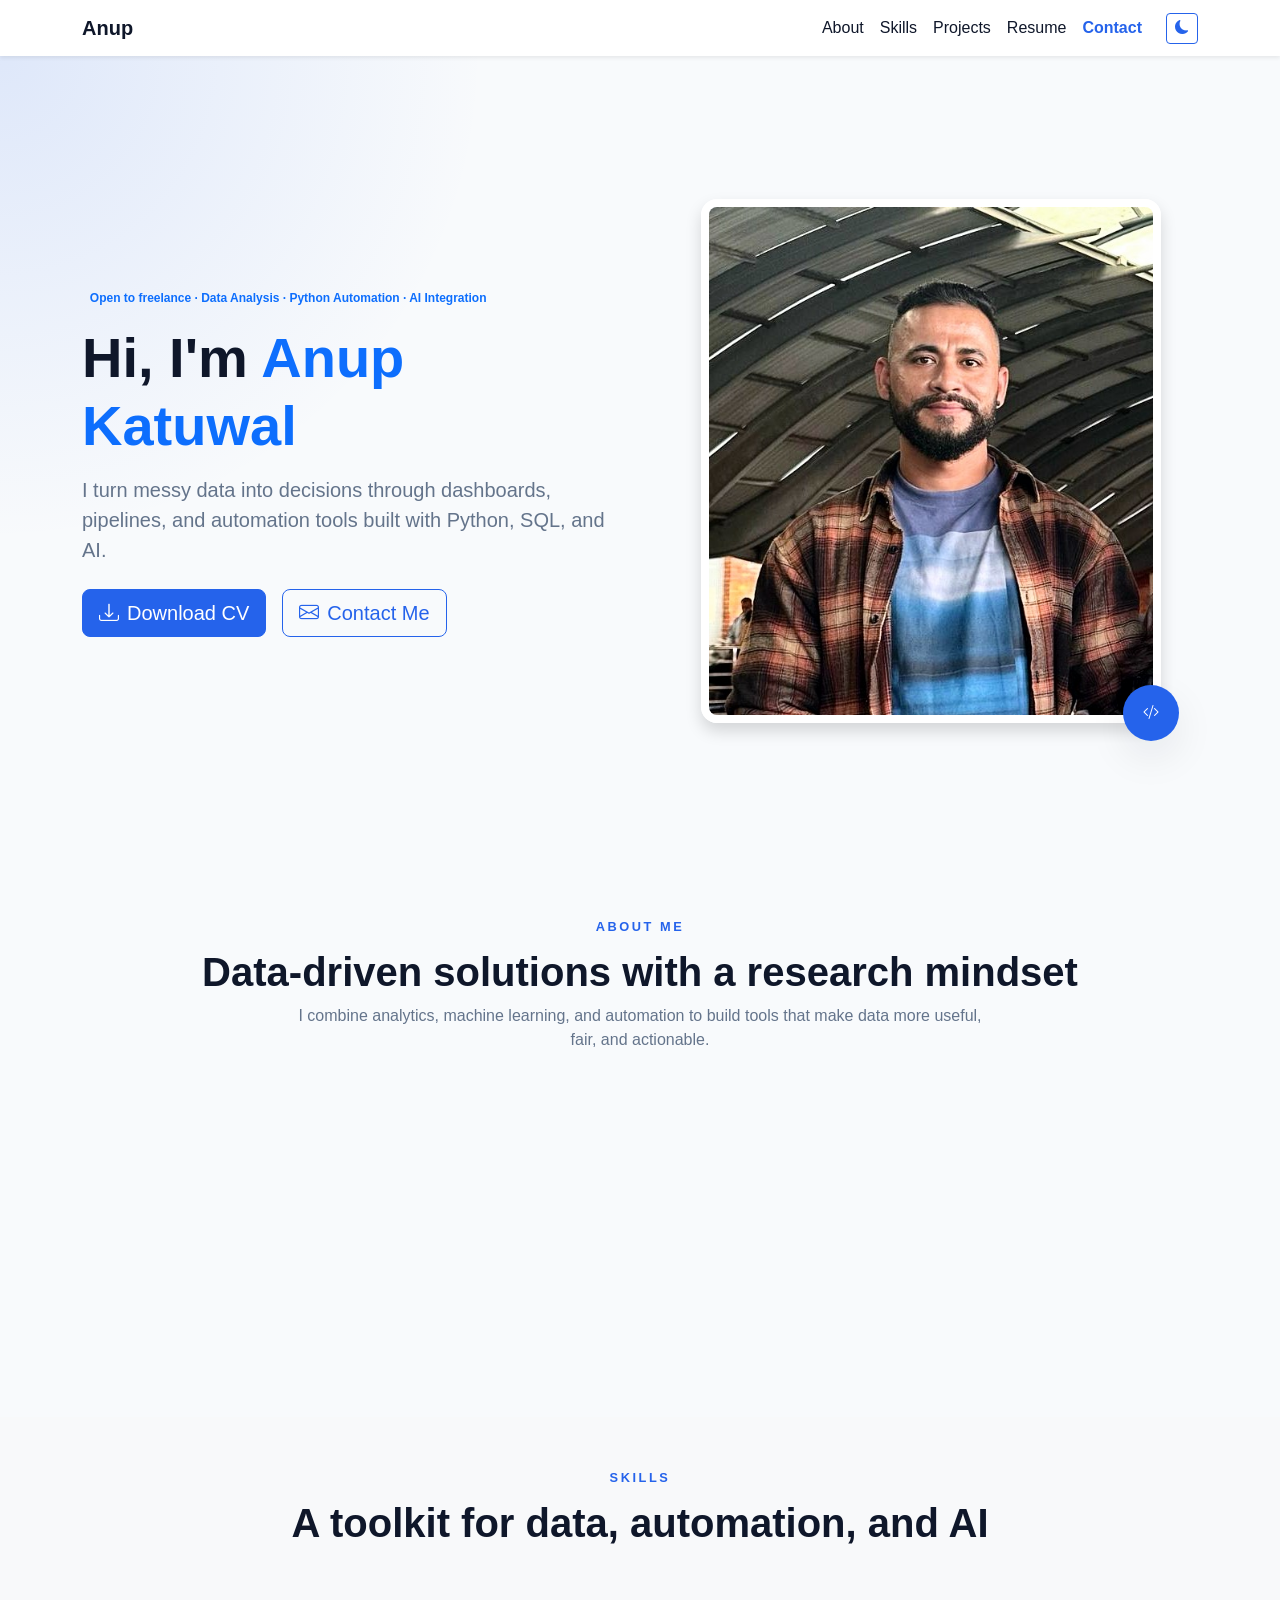
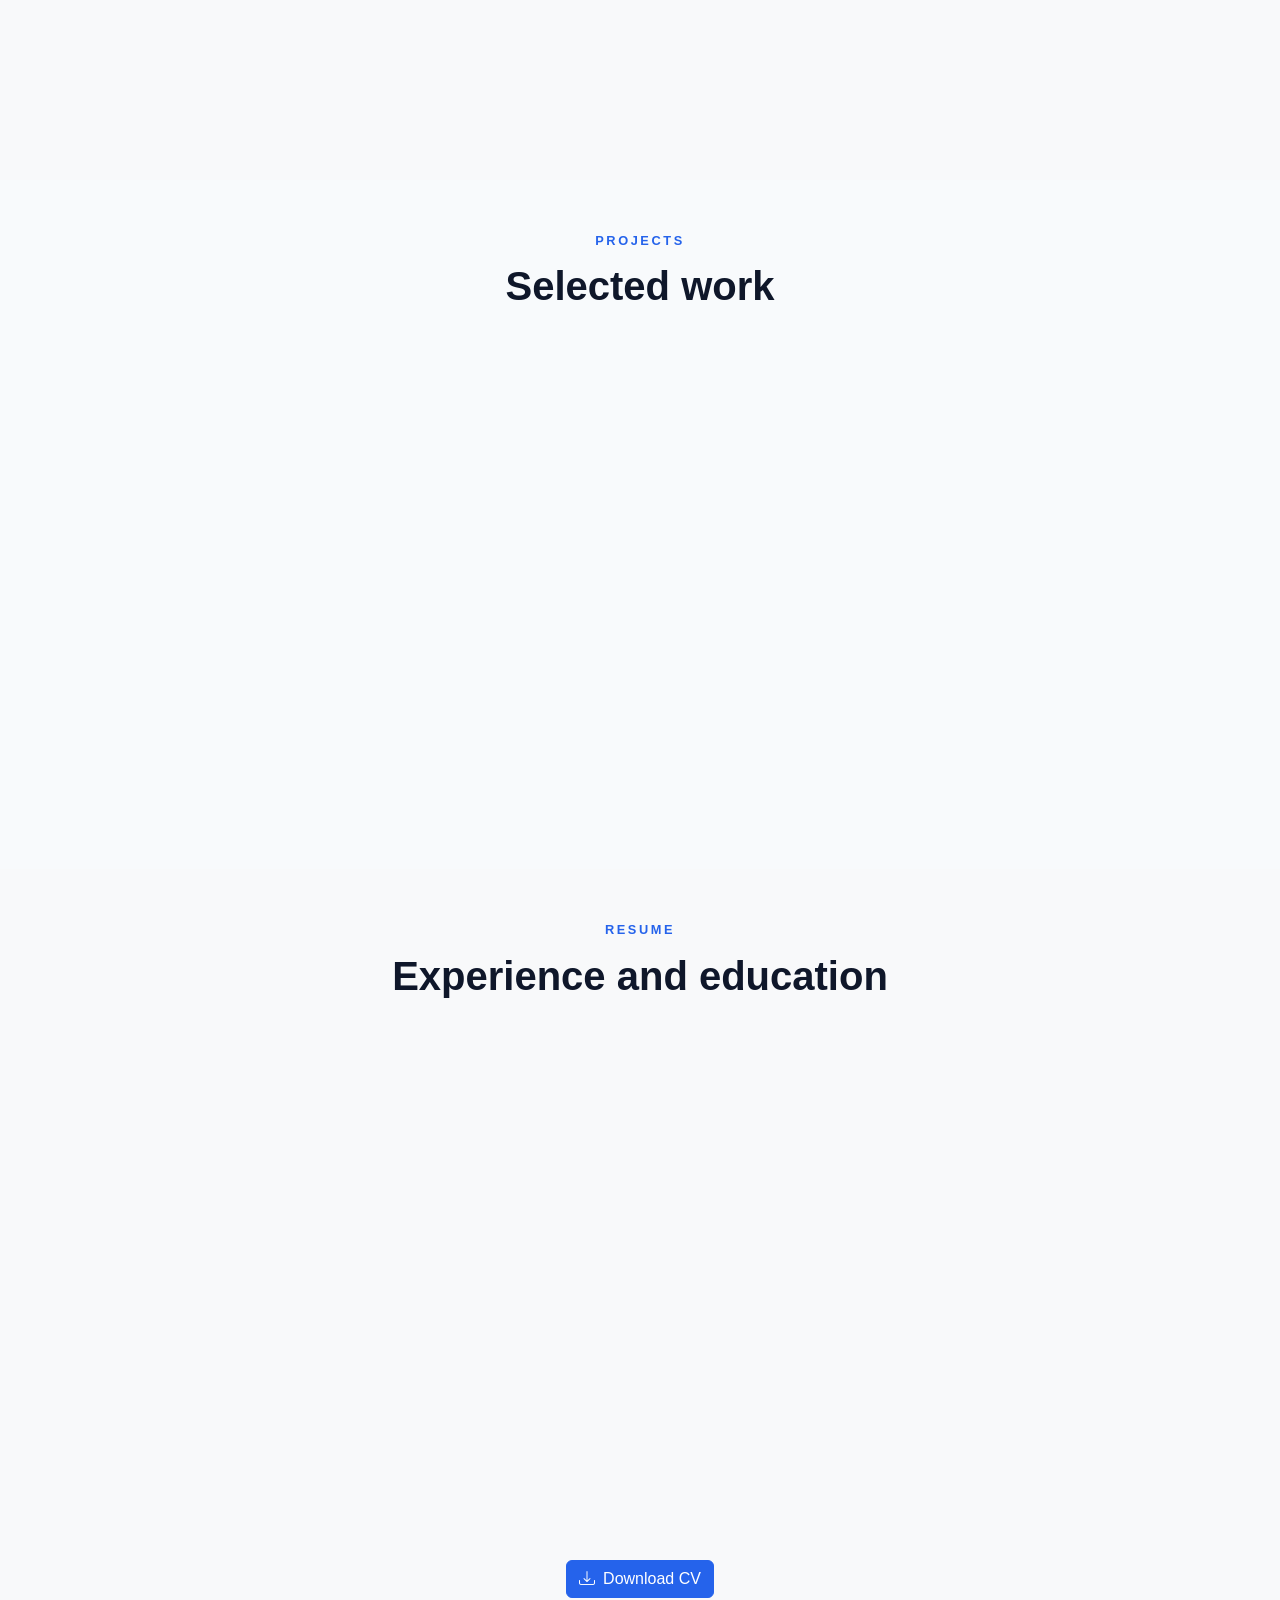
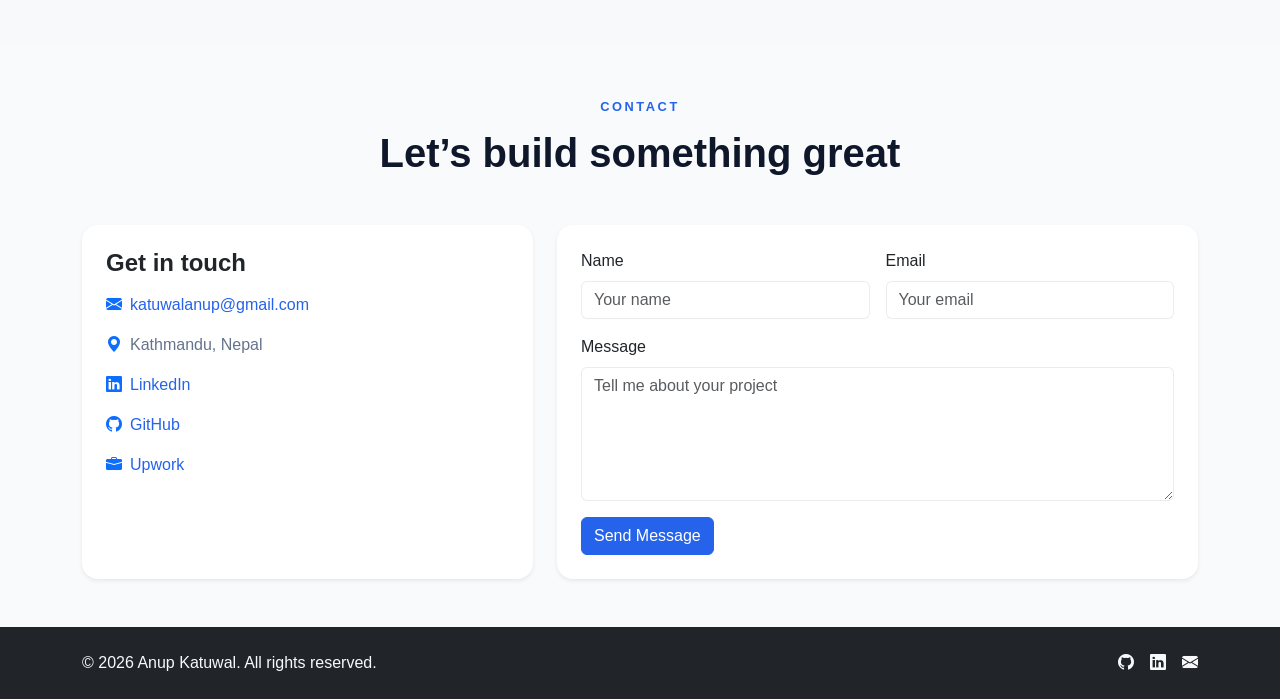
==== commit beaec718: "Fix: remove theme-color meta, add type=button to back-to-top" ====
--- a/docs/index.html
+++ b/docs/index.html
@@ -11,8 +11,7 @@
     <meta property="og:title" content="Anup Katuwal | Data Analyst & Python Developer" />
     <meta property="og:description" content="Portfolio showcasing analytics, machine learning, and automation projects." />
     <meta property="og:type" content="website" />
-    <meta name="theme-color" content="#0f172a" />
-    <title>Anup Katuwal | Data Analyst & Python Developer</title>
+<title>Anup Katuwal | Data Analyst & Python Developer</title>
     <link
       href="https://cdn.jsdelivr.net/npm/bootstrap@5.3.3/dist/css/bootstrap.min.css"
       rel="stylesheet"
@@ -69,7 +68,7 @@
                 I turn messy data into decisions through dashboards, pipelines, and automation tools built with Python, SQL, and AI.
               </p>
               <div class="d-flex flex-wrap gap-3">
-                <a href="https://anup-katuwal.com.np/resume.pdf" class="btn btn-primary btn-lg" target="_blank" rel="noreferrer">
+                <a href="https://anup-katuwal.com.np/resume.pdf" class="btn btn-primary btn-lg" target="_blank" rel="noopener noreferrer">
                   <i class="bi bi-download me-2"></i>Download CV
                 </a>
                 <a href="#contact" class="btn btn-outline-primary btn-lg">
@@ -95,9 +94,9 @@
           <div class="section-heading text-center mb-5">
             <span class="section-label">About Me</span>
             <h2 class="display-6 fw-bold">Data-driven solutions with a research mindset</h2>
-            <p class="text-muted mx-auto" style="max-width: 700px;">
+            <p class="text-muted mx-auto section-intro">
               I combine analytics, machine learning, and automation to build tools that make data more useful, fair, and actionable.
-            </p>
+            </>
           </div>
           <div class="row g-4">
             <div class="col-lg-7 reveal">
@@ -195,8 +194,8 @@
                     <span class="badge bg-secondary-subtle text-secondary">Hugging Face</span>
                   </div>
                   <div class="d-flex gap-2">
-                    <a href="https://github.com/anupkatuwal/bias-aware-sentiment-analysis-mental-health" target="_blank" rel="noreferrer" class="btn btn-sm btn-outline-primary">GitHub</a>
-                    <a href="https://anup-katuwal.com.np/projects/thesis" target="_blank" rel="noreferrer" class="btn btn-sm btn-primary">Details</a>
+                    <a href="https://github.com/anupkatuwal/bias-aware-sentiment-analysis-mental-health" target="_blank" rel="noopener noreferrer" class="btn btn-sm btn-outline-primary">GitHub</a>
+                    <a href="https://anup-katuwal.com.np/projects/thesis" target="_blank" rel="noopener noreferrer" class="btn btn-sm btn-primary">Details</a>
                   </div>
                 </div>
               </div>
@@ -213,8 +212,8 @@
                     <span class="badge bg-secondary-subtle text-secondary">Google Docs API</span>
                   </div>
                   <div class="d-flex gap-2">
-                    <a href="https://github.com/anupkatuwal/upwork-proposal-agent" target="_blank" rel="noreferrer" class="btn btn-sm btn-outline-primary">GitHub</a>
-                    <a href="https://anup-katuwal.com.np/projects/upwork-agent" target="_blank" rel="noreferrer" class="btn btn-sm btn-primary">Details</a>
+                    <a href="https://github.com/anupkatuwal/upwork-proposal-agent" target="_blank" rel="noopener noreferrer" class="btn btn-sm btn-outline-primary">GitHub</a>
+                    <a href="https://anup-katuwal.com.np/projects/upwork-agent" target="_blank" rel="noopener noreferrer" class="btn btn-sm btn-primary">Details</a>
                   </div>
                 </div>
               </div>
@@ -231,8 +230,8 @@
                     <span class="badge bg-secondary-subtle text-secondary">PostgreSQL</span>
                   </div>
                   <div class="d-flex gap-2">
-                    <a href="https://github.com/anupkatuwal/anup-portfolio" target="_blank" rel="noreferrer" class="btn btn-sm btn-outline-primary">GitHub</a>
-                    <a href="https://anup-katuwal.com.np/projects/portfolio" target="_blank" rel="noreferrer" class="btn btn-sm btn-primary">Details</a>
+                    <a href="https://github.com/anupkatuwal/anup-portfolio" target="_blank" rel="noopener noreferrer" class="btn btn-sm btn-outline-primary">GitHub</a>
+                    <a href="https://anup-katuwal.com.np/projects/portfolio" target="_blank" rel="noopener noreferrer" class="btn btn-sm btn-primary">Details</a>
                   </div>
                 </div>
               </div>
@@ -290,7 +289,7 @@
             </div>
           </div>
           <div class="text-center mt-4">
-            <a href="https://anup-katuwal.com.np/resume.pdf" class="btn btn-primary" target="_blank" rel="noreferrer">
+            <a href="https://anup-katuwal.com.np/resume.pdf" class="btn btn-primary" target="_blank" rel="noopener noreferrer">
               <i class="bi bi-download me-2"></i>Download CV
             </a>
           </div>
@@ -311,9 +310,9 @@
                 <ul class="list-unstyled text-muted">
                   <li class="mb-3"><i class="bi bi-envelope-fill me-2 text-primary"></i><a href="mailto:katuwalanup@gmail.com" class="text-decoration-none">katuwalanup@gmail.com</a></li>
                   <li class="mb-3"><i class="bi bi-geo-alt-fill me-2 text-primary"></i>Kathmandu, Nepal</li>
-                  <li class="mb-3"><i class="bi bi-linkedin me-2 text-primary"></i><a href="https://www.linkedin.com/in/anupkatuwal1989" target="_blank" rel="noreferrer" class="text-decoration-none">LinkedIn</a></li>
-                  <li class="mb-3"><i class="bi bi-github me-2 text-primary"></i><a href="https://github.com/anupkatuwal" target="_blank" rel="noreferrer" class="text-decoration-none">GitHub</a></li>
-                  <li><i class="bi bi-briefcase-fill me-2 text-primary"></i><a href="https://www.upwork.com/freelancers/~01fe60c948627059d5" target="_blank" rel="noreferrer" class="text-decoration-none">Upwork</a></li>
+                  <li class="mb-3"><i class="bi bi-linkedin me-2 text-primary"></i><a href="https://www.linkedin.com/in/anupkatuwal1989" target="_blank" rel="noopener noreferrer" class="text-decoration-none">LinkedIn</a></li>
+                  <li class="mb-3"><i class="bi bi-github me-2 text-primary"></i><a href="https://github.com/anupkatuwal" target="_blank" rel="noopener noreferrer" class="text-decoration-none">GitHub</a></li>
+                  <li><i class="bi bi-briefcase-fill me-2 text-primary"></i><a href="https://www.upwork.com/freelancers/~01fe60c948627059d5" target="_blank" rel="noopener noreferrer" class="text-decoration-none">Upwork</a></li>
                 </ul>
               </div>
             </div>
@@ -358,14 +357,14 @@
       <div class="container d-flex flex-column flex-md-row justify-content-between align-items-center gap-3">
         <p class="mb-0">© 2026 Anup Katuwal. All rights reserved.</p>
         <div class="d-flex gap-3">
-          <a href="https://github.com/anupkatuwal" target="_blank" rel="noreferrer" class="text-light text-decoration-none"><i class="bi bi-github"></i></a>
-          <a href="https://www.linkedin.com/in/anupkatuwal1989" target="_blank" rel="noreferrer" class="text-light text-decoration-none"><i class="bi bi-linkedin"></i></a>
-          <a href="mailto:katuwalanup@gmail.com" class="text-light text-decoration-none"><i class="bi bi-envelope-fill"></i></a>
+          <a href="https://github.com/anupkatuwal" target="_blank" rel="noopener noreferrer" class="text-light text-decoration-none" aria-label="GitHub"><i class="bi bi-github"></i></a>
+          <a href="https://www.linkedin.com/in/anupkatuwal1989" target="_blank" rel="noopener noreferrer" class="text-light text-decoration-none" aria-label="LinkedIn"><i class="bi bi-linkedin"></i></a>
+          <a href="mailto:katuwalanup@gmail.com" class="text-light text-decoration-none" aria-label="Email"><i class="bi bi-envelope-fill"></i></a>
         </div>
       </div>
     </footer>
 
-    <button class="btn btn-primary rounded-circle back-to-top" id="backToTop" aria-label="Back to top">
+    <button type="button" class="btn btn-primary rounded-circle back-to-top" id="backToTop" aria-label="Back to top">
       <i class="bi bi-arrow-up"></i>
     </button>
 
--- a/docs/css/style.css
+++ b/docs/css/style.css
@@ -111,6 +111,10 @@
   margin-bottom: 2rem;
 }
 
+.section-intro {
+  max-width: 700px;
+}
+
 .section-label {
   display: inline-block;
   margin-bottom: 0.75rem;
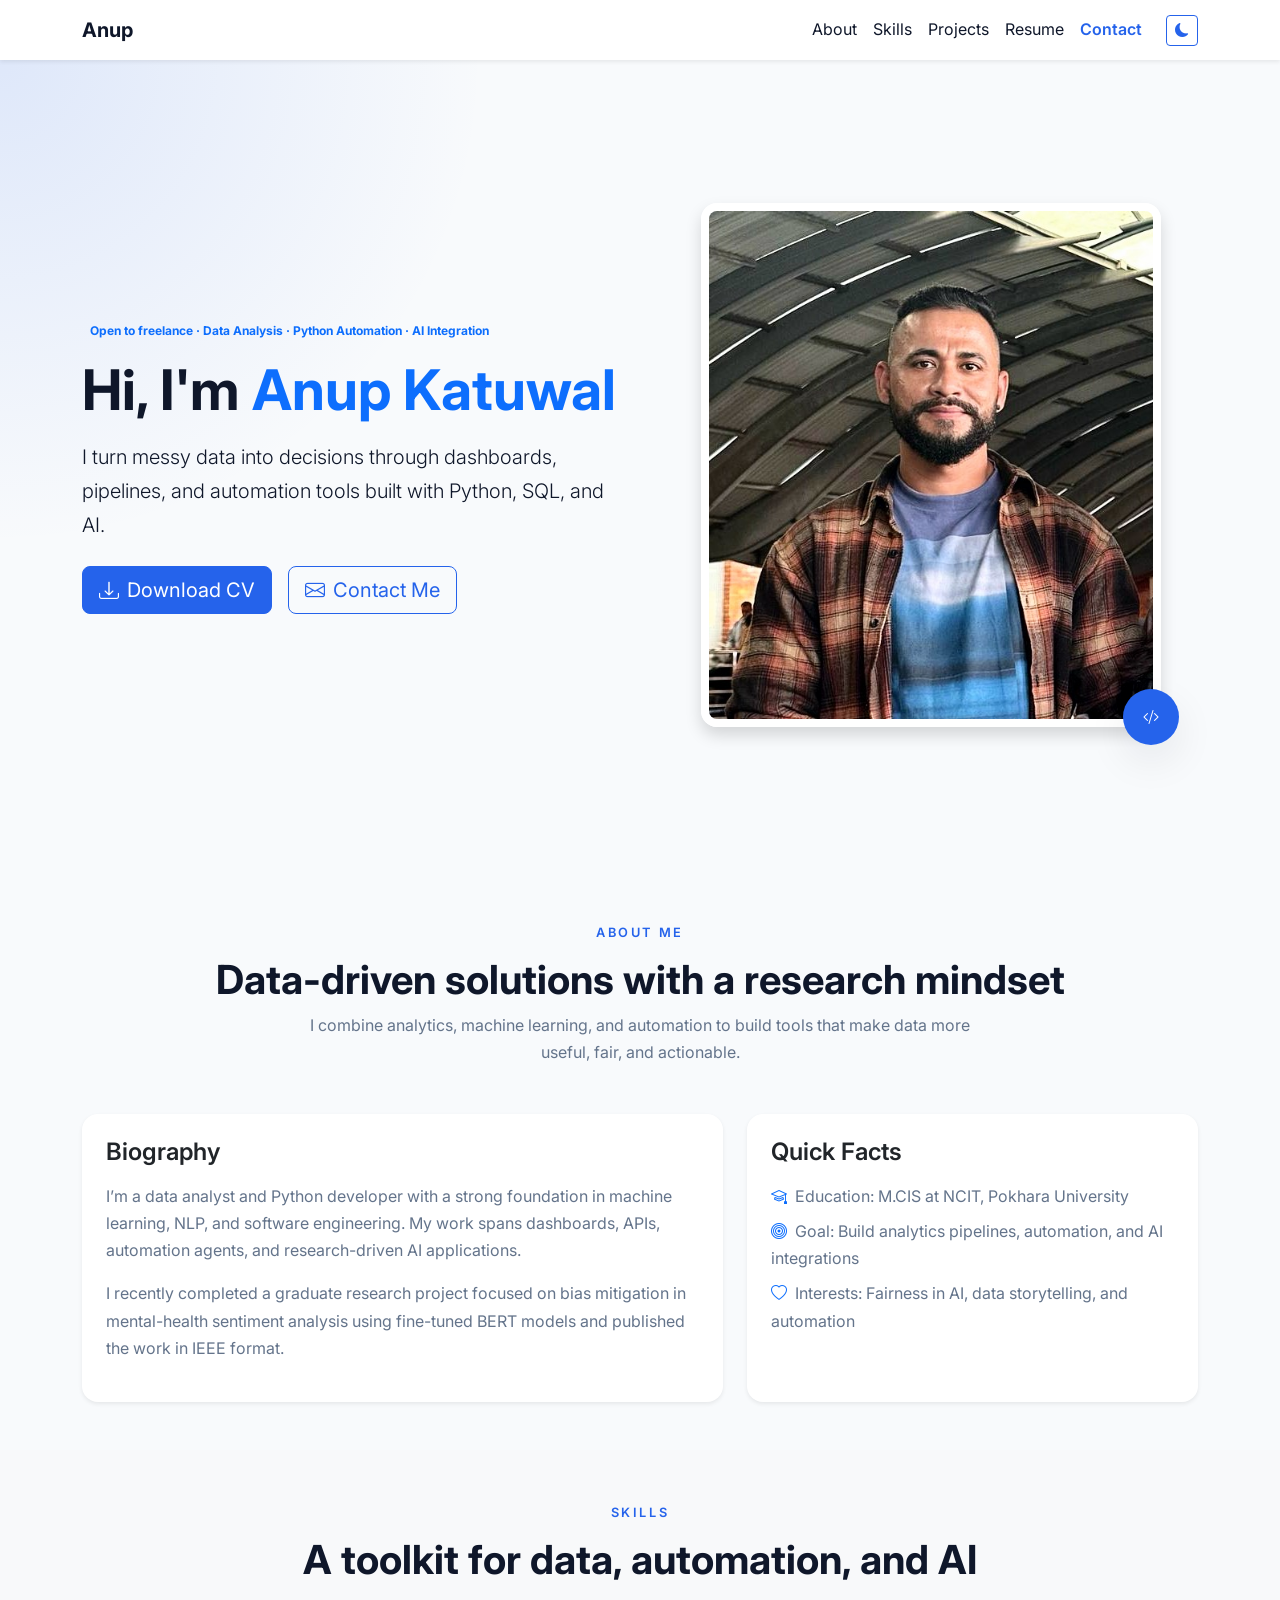
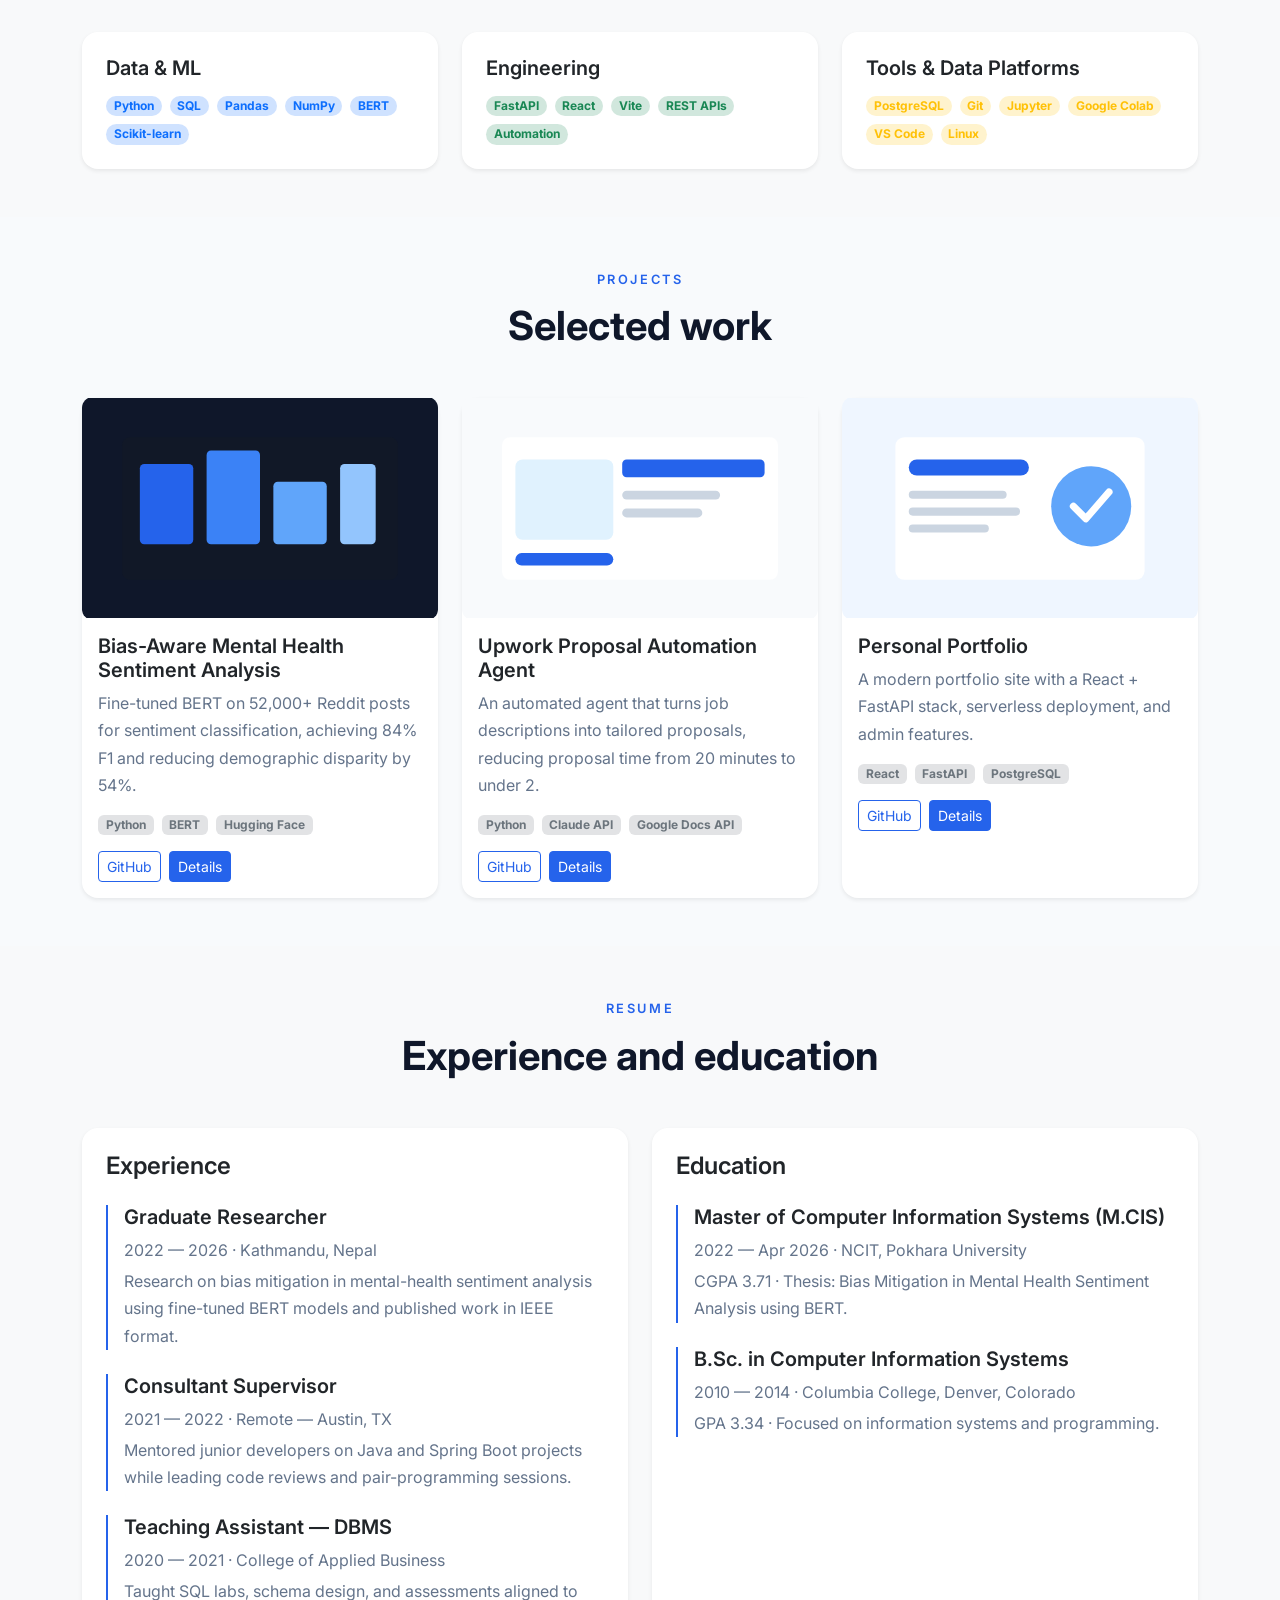
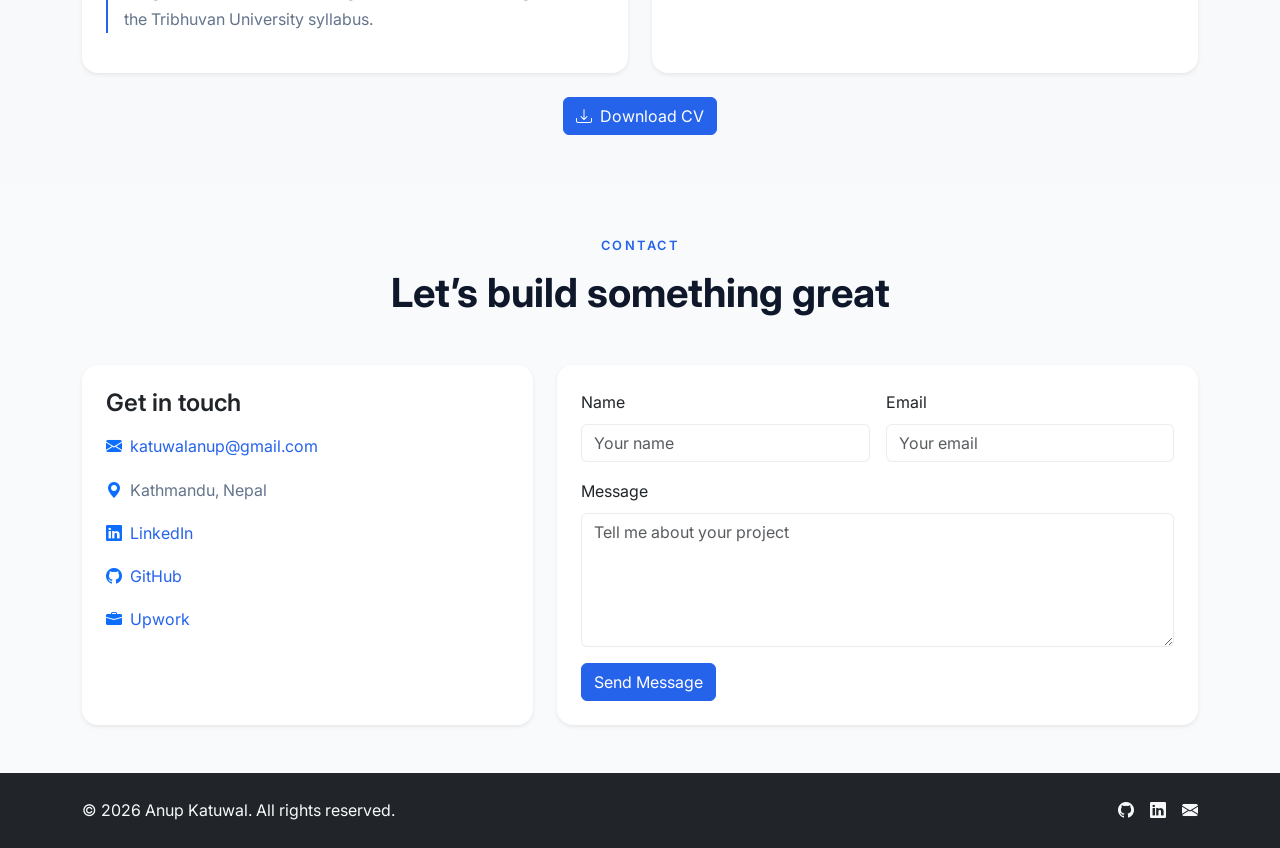
==== commit a2109ee3: "Fix: load Inter from Google Fonts, improve text contrast" ====
--- a/docs/index.html
+++ b/docs/index.html
@@ -12,6 +12,9 @@
     <meta property="og:description" content="Portfolio showcasing analytics, machine learning, and automation projects." />
     <meta property="og:type" content="website" />
 <title>Anup Katuwal | Data Analyst & Python Developer</title>
+    <link rel="preconnect" href="https://fonts.googleapis.com" />
+    <link rel="preconnect" href="https://fonts.gstatic.com" crossorigin />
+    <link href="https://fonts.googleapis.com/css2?family=Inter:wght@400;500;600;700;800&display=swap" rel="stylesheet" />
     <link
       href="https://cdn.jsdelivr.net/npm/bootstrap@5.3.3/dist/css/bootstrap.min.css"
       rel="stylesheet"
--- a/docs/css/style.css
+++ b/docs/css/style.css
@@ -30,7 +30,9 @@
 body {
   background: var(--bg);
   color: var(--text);
-  font-family: Inter, "Segoe UI", Roboto, Arial, sans-serif;
+  font-family: 'Inter', "Segoe UI", Roboto, Arial, sans-serif;
+  font-size: 1rem;
+  line-height: 1.7;
   transition: background-color var(--transition), color var(--transition);
 }
 
@@ -283,19 +285,21 @@
 
 /* Hero text animation */
 .hero h1 {
+  animation: fadeUp 0.6s ease both;
+}
+
+.hero .lead {
+  animation: fadeUp 0.6s 0.1s ease both;
+  color: var(--text) !important;
+  opacity: 0.8;
+}
+
+.hero .d-flex {
+  animation: fadeUp 0.6s 0.2s ease both;
+}
+
+.hero-card {
   animation: fadeUp 0.7s ease both;
-}
-
-.hero .lead {
-  animation: fadeUp 0.7s 0.15s ease both;
-}
-
-.hero .d-flex {
-  animation: fadeUp 0.7s 0.3s ease both;
-}
-
-.hero-card {
-  animation: fadeUp 0.8s 0.1s ease both;
 }
 
 @keyframes fadeUp {
